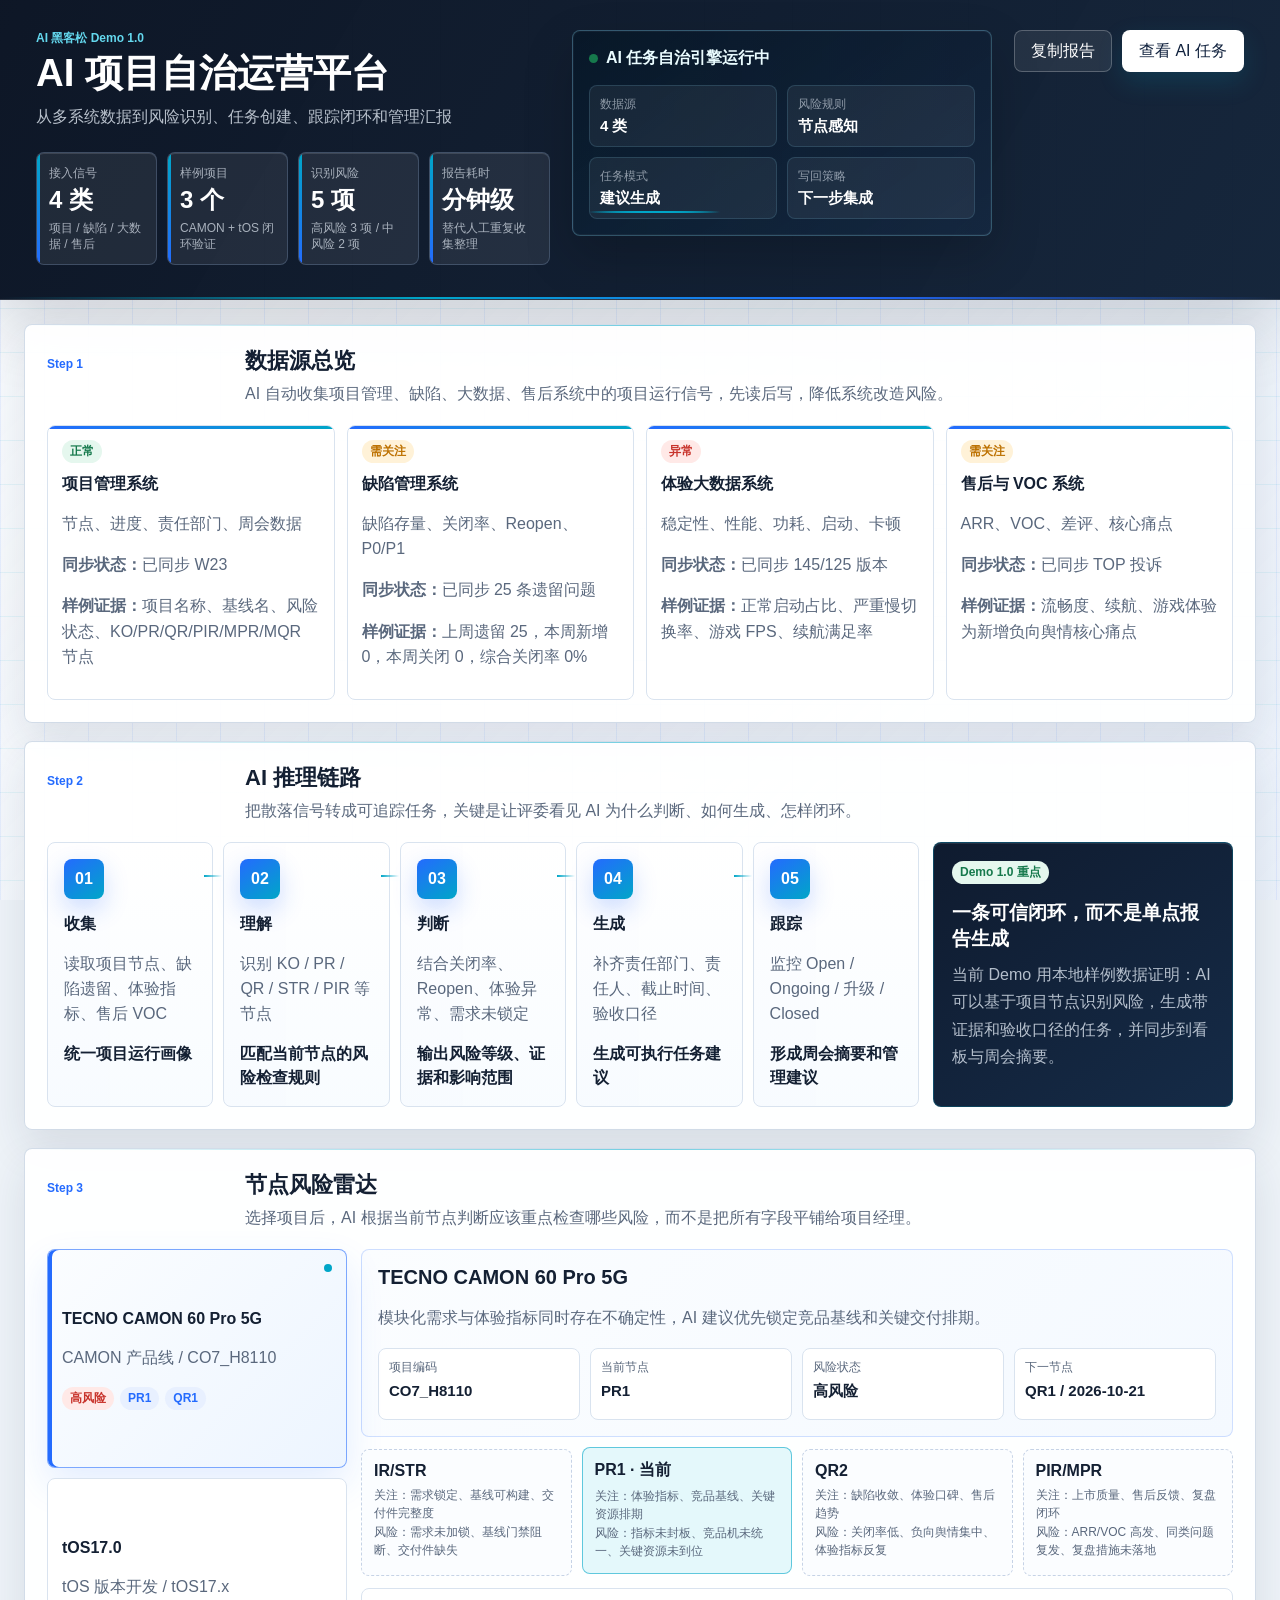
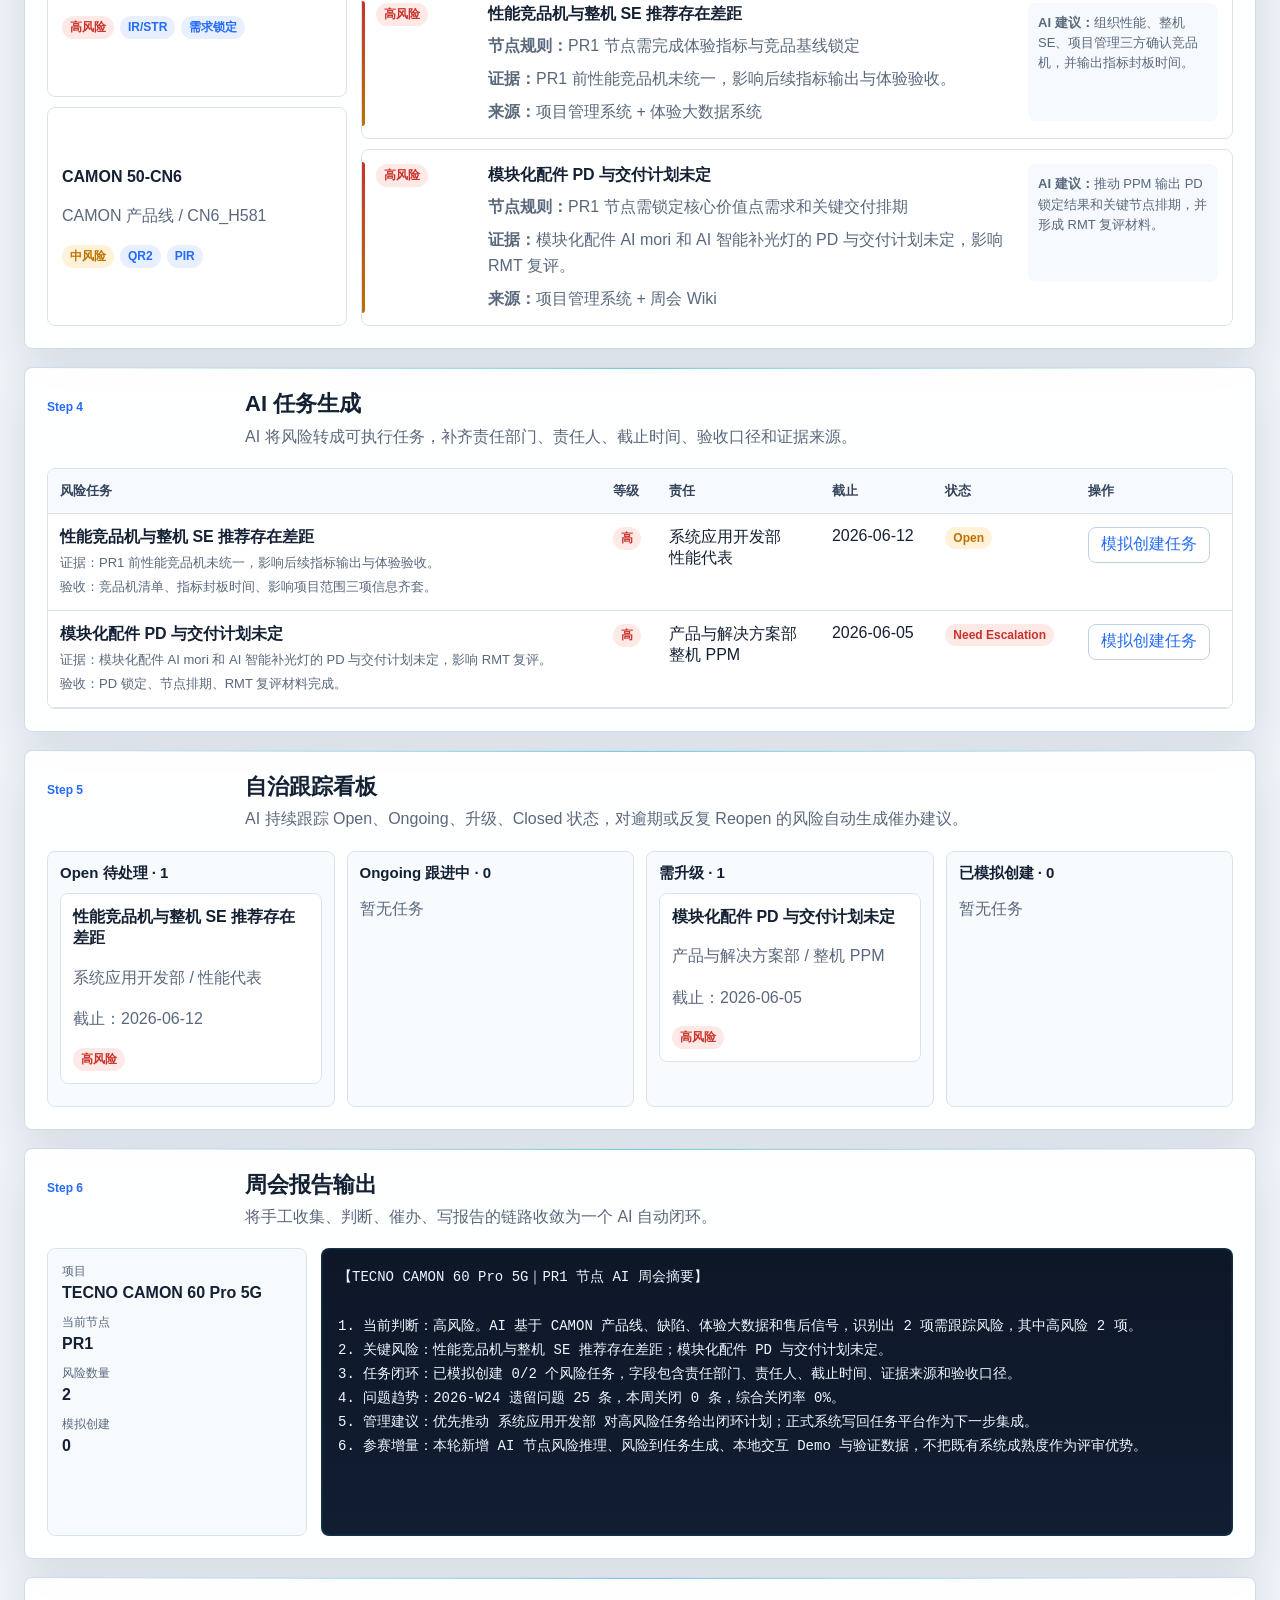
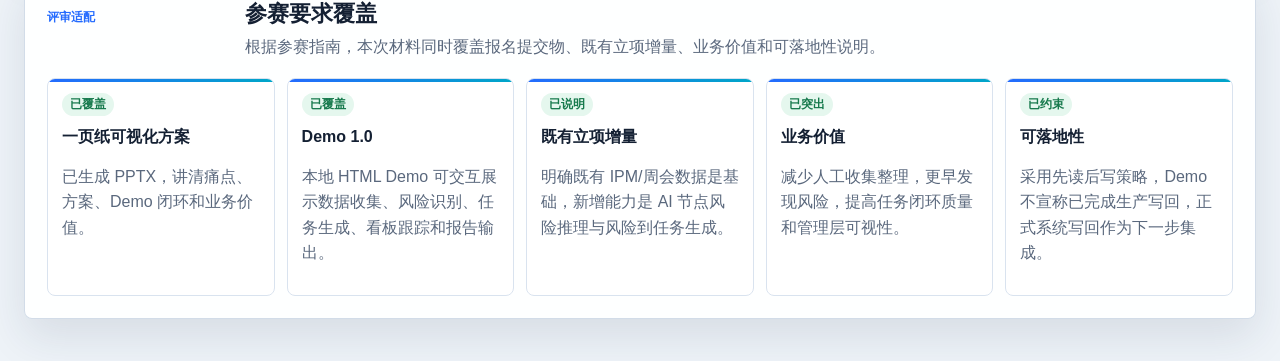
==== demo/index.html @ 3d5e6ba8 "feat: add AI project autonomy platform demo" ====
<!doctype html>
<html lang="zh-CN">
  <head>
    <meta charset="utf-8">
    <meta name="viewport" content="width=device-width, initial-scale=1">
    <title>AI 项目自治运营平台 Demo 1.0</title>
    <link rel="stylesheet" href="./styles.css">
  </head>
  <body>
    <header class="app-header">
      <div class="header-copy">
        <p class="eyebrow">AI 黑客松 Demo 1.0</p>
        <h1>AI 项目自治运营平台</h1>
        <p class="subtitle">从多系统数据到风险识别、任务创建、跟踪闭环和管理汇报</p>
        <div class="hero-metrics" id="hero-metrics"></div>
      </div>
      <aside class="ai-console" aria-label="AI 自治运行态">
        <div class="console-status">
          <span class="live-dot"></span>
          <span>AI 任务自治引擎运行中</span>
        </div>
        <div class="console-grid">
          <div><span>数据源</span><strong>4 类</strong></div>
          <div><span>风险规则</span><strong>节点感知</strong></div>
          <div><span>任务模式</span><strong>建议生成</strong></div>
          <div><span>写回策略</span><strong>下一步集成</strong></div>
        </div>
        <div class="console-stream" aria-hidden="true">
          <span></span>
          <span></span>
          <span></span>
        </div>
      </aside>
      <div class="header-actions">
        <button class="ghost-button" id="copy-report-button" type="button">复制报告</button>
        <a class="primary-button" href="#task-agent">查看 AI 任务</a>
      </div>
    </header>

    <main>
      <section class="section-shell" id="source-overview">
        <div class="section-title">
          <p class="eyebrow">Step 1</p>
          <h2>数据源总览</h2>
          <p>AI 自动收集项目管理、缺陷、大数据、售后系统中的项目运行信号，先读后写，降低系统改造风险。</p>
        </div>
        <div class="source-grid" id="source-grid"></div>
      </section>

      <section class="section-shell" id="agent-flow">
        <div class="section-title">
          <p class="eyebrow">Step 2</p>
          <h2>AI 推理链路</h2>
          <p>把散落信号转成可追踪任务，关键是让评委看见 AI 为什么判断、如何生成、怎样闭环。</p>
        </div>
        <div class="agent-flow-layout">
          <div class="agent-flow" id="agent-flow-list"></div>
          <div class="ai-proof-panel">
            <span class="badge ok">Demo 1.0 重点</span>
            <h3>一条可信闭环，而不是单点报告生成</h3>
            <p>当前 Demo 用本地样例数据证明：AI 可以基于项目节点识别风险，生成带证据和验收口径的任务，并同步到看板与周会摘要。</p>
          </div>
        </div>
      </section>

      <section class="section-shell" id="risk-radar">
        <div class="section-title">
          <p class="eyebrow">Step 3</p>
          <h2>节点风险雷达</h2>
          <p>选择项目后，AI 根据当前节点判断应该重点检查哪些风险，而不是把所有字段平铺给项目经理。</p>
        </div>
        <div class="project-layout">
          <aside class="project-list" id="project-list"></aside>
          <div class="project-detail">
            <div class="project-summary" id="project-summary"></div>
            <div class="rule-strip" id="node-rule-strip"></div>
            <div class="risk-list" id="risk-list"></div>
          </div>
        </div>
      </section>

      <section class="section-shell" id="task-agent">
        <div class="section-title">
          <p class="eyebrow">Step 4</p>
          <h2>AI 任务生成</h2>
          <p>AI 将风险转成可执行任务，补齐责任部门、责任人、截止时间、验收口径和证据来源。</p>
        </div>
        <div class="task-table-wrap">
          <table class="task-table">
            <thead>
              <tr>
                <th>风险任务</th>
                <th>等级</th>
                <th>责任</th>
                <th>截止</th>
                <th>状态</th>
                <th>操作</th>
              </tr>
            </thead>
            <tbody id="task-table-body"></tbody>
          </table>
        </div>
      </section>

      <section class="section-shell" id="tracking-board">
        <div class="section-title">
          <p class="eyebrow">Step 5</p>
          <h2>自治跟踪看板</h2>
          <p>AI 持续跟踪 Open、Ongoing、升级、Closed 状态，对逾期或反复 Reopen 的风险自动生成催办建议。</p>
        </div>
        <div class="board" id="tracking-columns"></div>
      </section>

      <section class="section-shell" id="report-output">
        <div class="section-title">
          <p class="eyebrow">Step 6</p>
          <h2>周会报告输出</h2>
          <p>将手工收集、判断、催办、写报告的链路收敛为一个 AI 自动闭环。</p>
        </div>
        <div class="report-panel">
          <div class="report-meta" id="report-meta"></div>
          <pre id="report-text"></pre>
        </div>
      </section>

      <section class="section-shell" id="contest-fit">
        <div class="section-title">
          <p class="eyebrow">评审适配</p>
          <h2>参赛要求覆盖</h2>
          <p>根据参赛指南，本次材料同时覆盖报名提交物、既有立项增量、业务价值和可落地性说明。</p>
        </div>
        <div class="fit-grid" id="contest-fit-grid"></div>
      </section>
    </main>

    <div class="toast" id="toast" role="status" aria-live="polite"></div>

    <script src="./data.js"></script>
    <script src="./app.js"></script>
  </body>
</html>
---- demo/styles.css ----
:root {
  --bg: #eef3f8;
  --panel: rgba(255, 255, 255, 0.94);
  --panel-strong: #ffffff;
  --ink: #142033;
  --muted: #5a687d;
  --line: #d9e3ef;
  --line-strong: #b9c9dd;
  --navy: #0b1424;
  --navy-2: #121e32;
  --blue: #246bfe;
  --cyan: #00a6c8;
  --amber: #bd7100;
  --red: #c8332b;
  --green: #16794c;
  --blue-soft: #e8f0ff;
  --cyan-soft: #e4f8fb;
  --amber-soft: #fff2d8;
  --red-soft: #ffe9e7;
  --green-soft: #e5f7ee;
  --shadow: 0 18px 44px rgba(25, 43, 75, 0.11);
  --shadow-strong: 0 24px 64px rgba(12, 24, 43, 0.18);
  --ease: cubic-bezier(0.2, 0.8, 0.2, 1);
}

* {
  box-sizing: border-box;
}

html {
  scroll-behavior: smooth;
}

body {
  min-height: 100dvh;
  margin: 0;
  background: var(--bg);
  color: var(--ink);
  font-family: "Avenir Next", "PingFang SC", "Microsoft YaHei", sans-serif;
  letter-spacing: 0;
  position: relative;
  overflow-x: hidden;
}

body::before {
  content: "";
  position: fixed;
  inset: 0;
  z-index: -1;
  pointer-events: none;
  background:
    linear-gradient(90deg, rgba(36, 107, 254, 0.08) 1px, transparent 1px),
    linear-gradient(180deg, rgba(0, 166, 200, 0.08) 1px, transparent 1px),
    linear-gradient(135deg, rgba(255, 255, 255, 0.7), rgba(232, 240, 255, 0.4));
  background-size: 44px 44px, 44px 44px, cover;
  animation: gridDrift 18s linear infinite;
}

button,
a {
  font: inherit;
  touch-action: manipulation;
}

button:focus-visible,
a:focus-visible {
  outline: 3px solid rgba(0, 166, 200, 0.45);
  outline-offset: 3px;
}

.app-header {
  position: relative;
  display: grid;
  grid-template-columns: minmax(0, 1fr) minmax(360px, 420px) auto;
  gap: 22px;
  align-items: start;
  padding: 30px 36px 34px;
  background:
    linear-gradient(120deg, rgba(11, 20, 36, 0.99), rgba(17, 34, 56, 0.98)),
    repeating-linear-gradient(90deg, rgba(0, 166, 200, 0.14) 0 1px, transparent 1px 88px);
  color: #fff;
  border-bottom: 1px solid rgba(255, 255, 255, 0.14);
  box-shadow: var(--shadow-strong);
  overflow: hidden;
}

.app-header::after {
  content: "";
  position: absolute;
  left: 0;
  right: 0;
  bottom: 0;
  height: 2px;
  background: linear-gradient(90deg, transparent, var(--cyan), var(--blue), transparent);
  animation: dataSweep 3.6s var(--ease) infinite;
}

.header-copy {
  position: relative;
  z-index: 1;
}

.app-header h1 {
  margin: 4px 0 8px;
  font-size: clamp(28px, 3vw, 40px);
  line-height: 1.16;
  font-weight: 760;
  letter-spacing: 0;
}

.subtitle {
  max-width: 720px;
  margin: 0;
  color: rgba(238, 246, 255, 0.76);
  line-height: 1.65;
}

.eyebrow {
  margin: 0;
  color: #64d8ee;
  font-size: 12px;
  font-weight: 760;
  letter-spacing: 0;
}

.hero-metrics {
  display: grid;
  grid-template-columns: repeat(4, minmax(0, 1fr));
  gap: 10px;
  margin-top: 22px;
}

.hero-metric {
  position: relative;
  min-height: 86px;
  padding: 12px;
  border: 1px solid rgba(139, 169, 207, 0.28);
  border-radius: 8px;
  background: rgba(255, 255, 255, 0.08);
  box-shadow: inset 0 1px 0 rgba(255, 255, 255, 0.12);
  overflow: hidden;
  animation: cardIn 520ms var(--ease) both;
  animation-delay: calc(var(--i) * 60ms);
}

.hero-metric::before {
  content: "";
  position: absolute;
  inset: 0 auto 0 0;
  width: 3px;
  background: linear-gradient(180deg, var(--cyan), var(--blue));
}

.hero-metric span,
.hero-metric em {
  display: block;
  color: rgba(238, 246, 255, 0.66);
  font-size: 12px;
  font-style: normal;
  line-height: 1.35;
}

.hero-metric strong {
  display: block;
  margin: 5px 0;
  color: #fff;
  font-size: 24px;
  line-height: 1.2;
  font-variant-numeric: tabular-nums;
}

.ai-console {
  position: relative;
  z-index: 1;
  min-height: 190px;
  padding: 16px;
  border: 1px solid rgba(124, 195, 220, 0.35);
  border-radius: 8px;
  background:
    linear-gradient(145deg, rgba(7, 20, 36, 0.86), rgba(21, 41, 67, 0.7)),
    linear-gradient(90deg, rgba(0, 166, 200, 0.12), transparent);
  box-shadow: inset 0 0 0 1px rgba(255, 255, 255, 0.04), 0 20px 50px rgba(0, 0, 0, 0.18);
  overflow: hidden;
}

.console-status {
  display: flex;
  align-items: center;
  gap: 8px;
  color: #eafcff;
  font-weight: 760;
  line-height: 1.4;
}

.live-dot {
  width: 9px;
  height: 9px;
  border-radius: 50%;
  background: var(--green);
  box-shadow: 0 0 0 0 rgba(22, 121, 76, 0.6);
  animation: livePulse 1.8s var(--ease) infinite;
}

.console-grid {
  display: grid;
  grid-template-columns: repeat(2, minmax(0, 1fr));
  gap: 10px;
  margin-top: 16px;
}

.console-grid div {
  padding: 10px;
  border: 1px solid rgba(124, 195, 220, 0.18);
  border-radius: 8px;
  background: rgba(255, 255, 255, 0.06);
}

.console-grid span {
  display: block;
  color: rgba(238, 246, 255, 0.55);
  font-size: 12px;
  margin-bottom: 4px;
}

.console-grid strong {
  display: block;
  color: #fff;
  font-size: 15px;
}

.console-stream {
  position: absolute;
  left: 16px;
  right: 16px;
  bottom: 14px;
  height: 18px;
  overflow: hidden;
}

.console-stream span {
  position: absolute;
  top: 8px;
  width: 34%;
  height: 2px;
  background: linear-gradient(90deg, transparent, var(--cyan), transparent);
  animation: streamRun 2.8s linear infinite;
}

.console-stream span:nth-child(2) {
  animation-delay: 0.7s;
}

.console-stream span:nth-child(3) {
  animation-delay: 1.4s;
}

.header-actions {
  position: relative;
  z-index: 1;
  display: flex;
  gap: 10px;
  flex-wrap: wrap;
  justify-content: flex-end;
}

.primary-button,
.ghost-button {
  display: inline-flex;
  align-items: center;
  justify-content: center;
  min-height: 42px;
  padding: 0 16px;
  border-radius: 8px;
  border: 1px solid rgba(255, 255, 255, 0.24);
  text-decoration: none;
  cursor: pointer;
  transition: transform 180ms var(--ease), box-shadow 180ms var(--ease), background 180ms var(--ease);
}

.primary-button {
  background: #fff;
  color: #10213d;
  box-shadow: 0 10px 26px rgba(0, 166, 200, 0.16);
}

.ghost-button {
  background: rgba(255, 255, 255, 0.08);
  color: #fff;
}

.primary-button:hover,
.ghost-button:hover,
.small-button:hover:not(:disabled),
.project-card:hover {
  transform: translateY(-2px);
}

main {
  max-width: 1320px;
  margin: 0 auto;
  padding: 24px;
}

.section-shell {
  position: relative;
  margin-bottom: 18px;
  padding: 22px;
  background: var(--panel);
  border: 1px solid rgba(207, 218, 231, 0.92);
  border-radius: 8px;
  box-shadow: var(--shadow);
  overflow: hidden;
  animation: sectionIn 520ms var(--ease) both;
}

.section-shell::before {
  content: "";
  position: absolute;
  left: 0;
  right: 0;
  top: 0;
  height: 1px;
  background: linear-gradient(90deg, transparent, rgba(0, 166, 200, 0.55), transparent);
}

.section-shell:nth-of-type(2) {
  animation-delay: 60ms;
}

.section-shell:nth-of-type(3) {
  animation-delay: 120ms;
}

.section-shell:nth-of-type(4) {
  animation-delay: 180ms;
}

.section-shell:nth-of-type(5) {
  animation-delay: 240ms;
}

.section-shell:nth-of-type(6) {
  animation-delay: 300ms;
}

.section-shell:nth-of-type(7) {
  animation-delay: 360ms;
}

.section-title {
  display: grid;
  grid-template-columns: 180px minmax(0, 1fr);
  gap: 0 18px;
  align-items: baseline;
  margin-bottom: 18px;
}

.section-title .eyebrow {
  color: var(--blue);
}

.section-title h2 {
  margin: 0;
  font-size: 22px;
  line-height: 1.25;
}

.section-title p:last-child {
  grid-column: 2;
  margin: 6px 0 0;
  color: var(--muted);
  line-height: 1.65;
}

.source-grid,
.fit-grid {
  display: grid;
  grid-template-columns: repeat(4, minmax(0, 1fr));
  gap: 12px;
}

.source-card,
.project-card,
.risk-card,
.board-card,
.flow-step,
.fit-card {
  border: 1px solid var(--line);
  border-radius: 8px;
  background: var(--panel-strong);
  transition: transform 180ms var(--ease), border-color 180ms var(--ease), box-shadow 180ms var(--ease), background 180ms var(--ease);
}

.source-card,
.fit-card {
  position: relative;
  min-height: 168px;
  padding: 14px;
  overflow: hidden;
  animation: cardIn 460ms var(--ease) both;
  animation-delay: calc(var(--i) * 55ms);
}

.source-card::before,
.fit-card::before {
  content: "";
  position: absolute;
  left: 0;
  right: 0;
  top: 0;
  height: 3px;
  background: linear-gradient(90deg, var(--blue), var(--cyan));
}

.source-card:hover,
.fit-card:hover,
.risk-card:hover,
.board-card:hover {
  transform: translateY(-3px);
  border-color: var(--line-strong);
  box-shadow: 0 16px 38px rgba(25, 43, 75, 0.1);
}

.source-card h3,
.project-card h3,
.risk-card h3,
.board-card h4,
.flow-step h3,
.fit-card h3 {
  margin: 0;
  font-size: 16px;
  line-height: 1.35;
}

.source-card h3,
.fit-card h3 {
  margin-top: 10px;
}

.source-card p,
.project-card p,
.risk-card p,
.board-card p,
.flow-step p,
.fit-card p {
  color: var(--muted);
  line-height: 1.58;
}

.badge {
  display: inline-flex;
  align-items: center;
  border-radius: 999px;
  padding: 3px 8px;
  min-height: 22px;
  font-size: 12px;
  font-weight: 760;
  background: var(--blue-soft);
  color: var(--blue);
  white-space: nowrap;
}

.badge.danger {
  background: var(--red-soft);
  color: var(--red);
}

.badge.warn {
  background: var(--amber-soft);
  color: var(--amber);
}

.badge.ok {
  background: var(--green-soft);
  color: var(--green);
}

.agent-flow-layout {
  display: grid;
  grid-template-columns: minmax(0, 1fr) 300px;
  gap: 14px;
}

.agent-flow {
  display: grid;
  grid-template-columns: repeat(5, minmax(0, 1fr));
  gap: 10px;
}

.flow-step {
  position: relative;
  min-height: 178px;
  padding: 16px;
  background:
    linear-gradient(180deg, rgba(255, 255, 255, 0.96), rgba(248, 252, 255, 0.96)),
    linear-gradient(90deg, rgba(36, 107, 254, 0.08), transparent);
  animation: cardIn 520ms var(--ease) both;
  animation-delay: calc(var(--i) * 70ms);
}

.flow-step::after {
  content: "";
  position: absolute;
  top: 32px;
  right: -10px;
  width: 18px;
  height: 2px;
  background: linear-gradient(90deg, var(--cyan), transparent);
  animation: connectorPulse 1.8s var(--ease) infinite;
}

.flow-step:last-child::after {
  display: none;
}

.flow-index {
  width: 40px;
  height: 40px;
  margin-bottom: 14px;
  display: grid;
  place-items: center;
  border-radius: 8px;
  color: #fff;
  background: linear-gradient(145deg, var(--blue), var(--cyan));
  font-weight: 800;
  font-variant-numeric: tabular-nums;
  box-shadow: 0 10px 24px rgba(36, 107, 254, 0.22);
}

.flow-step strong {
  display: block;
  color: var(--ink);
  line-height: 1.5;
}

.ai-proof-panel {
  min-height: 178px;
  padding: 18px;
  border: 1px solid rgba(0, 166, 200, 0.28);
  border-radius: 8px;
  background: linear-gradient(145deg, #0f1b2f, #152b47);
  color: #fff;
  box-shadow: inset 0 1px 0 rgba(255, 255, 255, 0.09);
}

.ai-proof-panel h3 {
  margin: 16px 0 10px;
  font-size: 19px;
  line-height: 1.35;
}

.ai-proof-panel p {
  margin: 0;
  color: rgba(238, 246, 255, 0.74);
  line-height: 1.7;
}

.project-layout {
  display: grid;
  grid-template-columns: 300px minmax(0, 1fr);
  gap: 14px;
}

.project-list {
  display: grid;
  gap: 10px;
}

.project-card {
  position: relative;
  width: 100%;
  min-height: 118px;
  padding: 14px;
  text-align: left;
  cursor: pointer;
  color: var(--ink);
  animation: cardIn 460ms var(--ease) both;
  animation-delay: calc(var(--i) * 50ms);
}

.project-card.active {
  border-color: rgba(36, 107, 254, 0.58);
  background: linear-gradient(135deg, #fbfdff, #edf5ff);
  box-shadow: inset 4px 0 0 var(--blue), 0 16px 38px rgba(36, 107, 254, 0.12);
}

.project-card.active::after {
  content: "";
  position: absolute;
  right: 14px;
  top: 14px;
  width: 8px;
  height: 8px;
  border-radius: 50%;
  background: var(--cyan);
  box-shadow: 0 0 0 0 rgba(0, 166, 200, 0.5);
  animation: livePulse 1.6s var(--ease) infinite;
}

.project-meta {
  display: flex;
  flex-wrap: wrap;
  gap: 6px;
  margin-top: 10px;
}

.project-detail {
  transition: opacity 180ms var(--ease), transform 180ms var(--ease), filter 180ms var(--ease);
}

.project-detail.is-swapping {
  opacity: 0.28;
  transform: translateY(8px);
  filter: blur(2px);
}

.project-summary {
  padding: 16px;
  border: 1px solid rgba(36, 107, 254, 0.2);
  border-radius: 8px;
  background:
    linear-gradient(135deg, #fbfdff 0%, #f4f9ff 100%),
    linear-gradient(90deg, rgba(0, 166, 200, 0.08), transparent);
}

.project-summary h3 {
  margin: 0;
  font-size: 20px;
}

.project-summary p {
  color: var(--muted);
  line-height: 1.65;
}

.summary-grid {
  display: grid;
  grid-template-columns: repeat(4, minmax(0, 1fr));
  gap: 10px;
  margin-top: 14px;
}

.summary-item {
  min-height: 72px;
  padding: 10px;
  background: #fff;
  border: 1px solid var(--line);
  border-radius: 8px;
}

.summary-item span {
  display: block;
  color: var(--muted);
  font-size: 12px;
  margin-bottom: 5px;
}

.summary-item strong {
  display: block;
  font-size: 15px;
  line-height: 1.35;
}

.rule-strip {
  display: grid;
  grid-template-columns: repeat(4, minmax(0, 1fr));
  gap: 10px;
  margin: 12px 0;
}

.rule-card {
  position: relative;
  min-height: 124px;
  padding: 12px;
  border: 1px dashed #c6d3e6;
  border-radius: 8px;
  background: rgba(251, 253, 255, 0.9);
  transition: transform 180ms var(--ease), background 180ms var(--ease), border-color 180ms var(--ease);
}

.rule-card.active {
  border-style: solid;
  border-color: rgba(0, 166, 200, 0.58);
  background: var(--cyan-soft);
  transform: translateY(-2px);
}

.rule-card strong {
  display: block;
  margin-bottom: 6px;
}

.rule-card span {
  display: block;
  color: var(--muted);
  font-size: 12px;
  line-height: 1.55;
}

.risk-list {
  display: grid;
  gap: 10px;
}

.risk-card {
  position: relative;
  display: grid;
  grid-template-columns: 100px minmax(0, 1fr) 190px;
  gap: 12px;
  padding: 14px;
  align-items: start;
  animation: cardIn 420ms var(--ease) both;
  animation-delay: calc(var(--i) * 70ms);
}

.risk-card::before {
  content: "";
  position: absolute;
  left: 0;
  top: 12px;
  bottom: 12px;
  width: 3px;
  border-radius: 0 6px 6px 0;
  background: linear-gradient(180deg, var(--red), var(--amber));
}

.risk-card .evidence {
  margin: 8px 0 0;
}

.risk-action {
  min-height: 118px;
  padding: 10px;
  border-radius: 8px;
  background: #f6f9fd;
  color: var(--muted);
  font-size: 13px;
  line-height: 1.55;
}

.task-table-wrap {
  overflow-x: auto;
  border-radius: 8px;
  border: 1px solid var(--line);
}

.task-table {
  width: 100%;
  min-width: 980px;
  border-collapse: collapse;
  background: #fff;
}

.task-table th,
.task-table td {
  padding: 13px 12px;
  border-bottom: 1px solid var(--line);
  text-align: left;
  vertical-align: top;
}

.task-table th {
  position: sticky;
  top: 0;
  z-index: 1;
  background: #f6f9fd;
  color: #34425a;
  font-size: 13px;
}

.task-table tbody tr {
  transition: background 220ms var(--ease), transform 180ms var(--ease);
}

.task-table tbody tr:hover {
  background: #fbfdff;
}

.task-table tbody tr.created-row {
  background: linear-gradient(90deg, var(--green-soft), #fff);
  animation: rowConfirm 600ms var(--ease) both;
}

.task-title {
  font-weight: 760;
}

.task-evidence {
  margin-top: 5px;
  color: var(--muted);
  line-height: 1.5;
  font-size: 13px;
}

.small-button {
  position: relative;
  min-height: 36px;
  min-width: 104px;
  padding: 0 12px;
  border: 1px solid #bfd1e8;
  border-radius: 8px;
  background: #fff;
  color: var(--blue);
  cursor: pointer;
  transition: transform 160ms var(--ease), box-shadow 160ms var(--ease), background 160ms var(--ease);
}

.small-button:disabled {
  cursor: default;
  opacity: 0.78;
}

.small-button.is-loading {
  color: transparent;
}

.small-button.is-loading::after {
  content: "";
  position: absolute;
  left: 50%;
  top: 50%;
  width: 16px;
  height: 16px;
  margin: -8px 0 0 -8px;
  border: 2px solid rgba(36, 107, 254, 0.22);
  border-top-color: var(--blue);
  border-radius: 50%;
  animation: spin 620ms linear infinite;
}

.small-button.is-done {
  background: var(--green-soft);
  border-color: rgba(22, 121, 76, 0.24);
  color: var(--green);
}

.board {
  display: grid;
  grid-template-columns: repeat(4, minmax(0, 1fr));
  gap: 12px;
}

.board-column {
  min-height: 230px;
  padding: 12px;
  border: 1px solid var(--line);
  border-radius: 8px;
  background: #f8fbfe;
}

.board-column h3 {
  margin: 0 0 10px;
  font-size: 15px;
}

.board-card {
  padding: 12px;
  margin-bottom: 10px;
  animation: cardIn 420ms var(--ease) both;
  animation-delay: calc(var(--i) * 50ms);
}

.board-column > p {
  color: var(--muted);
}

.report-panel {
  display: grid;
  grid-template-columns: 260px minmax(0, 1fr);
  gap: 14px;
}

.report-meta {
  padding: 14px;
  border: 1px solid var(--line);
  border-radius: 8px;
  background: #f7fafd;
}

.report-meta div {
  margin-bottom: 12px;
}

.report-meta span {
  display: block;
  color: var(--muted);
  font-size: 12px;
  margin-bottom: 4px;
}

.report-meta strong {
  font-variant-numeric: tabular-nums;
}

pre {
  margin: 0;
  white-space: pre-wrap;
  line-height: 1.72;
  padding: 16px;
  border: 1px solid rgba(0, 166, 200, 0.18);
  border-radius: 8px;
  background:
    linear-gradient(180deg, #0d1728, #111d31),
    repeating-linear-gradient(180deg, transparent 0 27px, rgba(0, 166, 200, 0.08) 27px 28px);
  color: #eef6ff;
  min-height: 288px;
  font-family: "SFMono-Regular", "Menlo", Consolas, monospace;
  font-size: 14px;
  box-shadow: inset 0 0 0 1px rgba(255, 255, 255, 0.04);
}

.fit-grid {
  grid-template-columns: repeat(5, minmax(0, 1fr));
}

.fit-card {
  min-height: 150px;
}

.toast {
  position: fixed;
  right: 24px;
  bottom: 24px;
  z-index: 20;
  max-width: 380px;
  padding: 12px 14px;
  border-radius: 8px;
  background: #101a2c;
  color: #fff;
  box-shadow: var(--shadow-strong);
  transform: translateY(24px) scale(0.98);
  opacity: 0;
  pointer-events: none;
  transition: opacity 180ms var(--ease), transform 180ms var(--ease);
}

.toast.show {
  transform: translateY(0) scale(1);
  opacity: 1;
}

@keyframes gridDrift {
  from {
    background-position: 0 0, 0 0, 0 0;
  }

  to {
    background-position: 44px 44px, 44px 44px, 0 0;
  }
}

@keyframes dataSweep {
  0% {
    transform: translateX(-45%);
    opacity: 0;
  }

  35%,
  75% {
    opacity: 1;
  }

  100% {
    transform: translateX(45%);
    opacity: 0;
  }
}

@keyframes streamRun {
  from {
    transform: translateX(-100%);
    opacity: 0;
  }

  20%,
  70% {
    opacity: 1;
  }

  to {
    transform: translateX(280%);
    opacity: 0;
  }
}

@keyframes livePulse {
  0% {
    box-shadow: 0 0 0 0 rgba(0, 166, 200, 0.55);
  }

  100% {
    box-shadow: 0 0 0 12px rgba(0, 166, 200, 0);
  }
}

@keyframes sectionIn {
  from {
    transform: translateY(18px);
    opacity: 0;
  }

  to {
    transform: translateY(0);
    opacity: 1;
  }
}

@keyframes cardIn {
  from {
    transform: translateY(14px);
    opacity: 0;
  }

  to {
    transform: translateY(0);
    opacity: 1;
  }
}

@keyframes connectorPulse {
  0%,
  100% {
    opacity: 0.25;
    transform: scaleX(0.75);
  }

  50% {
    opacity: 1;
    transform: scaleX(1);
  }
}

@keyframes rowConfirm {
  0% {
    transform: scale(0.996);
    box-shadow: inset 0 0 0 0 rgba(22, 121, 76, 0);
  }

  45% {
    box-shadow: inset 4px 0 0 rgba(22, 121, 76, 0.75);
  }

  100% {
    transform: scale(1);
    box-shadow: inset 4px 0 0 rgba(22, 121, 76, 0.38);
  }
}

@keyframes spin {
  to {
    transform: rotate(360deg);
  }
}

@media (prefers-reduced-motion: reduce) {
  *,
  *::before,
  *::after {
    animation-duration: 1ms !important;
    animation-iteration-count: 1 !important;
    scroll-behavior: auto !important;
    transition-duration: 1ms !important;
  }
}

@media (max-width: 1180px) {
  .app-header {
    grid-template-columns: 1fr minmax(320px, 420px);
  }

  .header-actions {
    grid-column: 1 / -1;
    justify-content: flex-start;
  }

  .hero-metrics,
  .source-grid,
  .fit-grid {
    grid-template-columns: repeat(2, minmax(0, 1fr));
  }

  .agent-flow-layout {
    grid-template-columns: 1fr;
  }

  .agent-flow {
    grid-template-columns: repeat(3, minmax(0, 1fr));
  }
}

@media (max-width: 980px) {
  .app-header,
  .section-title,
  .project-layout,
  .report-panel {
    grid-template-columns: 1fr;
  }

  .section-title p:last-child {
    grid-column: 1;
  }

  .rule-strip,
  .summary-grid,
  .board {
    grid-template-columns: repeat(2, minmax(0, 1fr));
  }

  .risk-card {
    grid-template-columns: 1fr;
  }

  .risk-action {
    min-height: 0;
  }
}

@media (max-width: 700px) {
  main {
    padding: 12px;
  }

  .app-header {
    gap: 16px;
    padding: 20px;
  }

  .app-header h1 {
    margin-top: 2px;
    font-size: 28px;
  }

  .subtitle {
    line-height: 1.5;
  }

  .hero-metrics {
    grid-template-columns: repeat(2, minmax(0, 1fr));
    gap: 8px;
    margin-top: 16px;
  }

  .hero-metric {
    min-height: 72px;
    padding: 10px;
  }

  .hero-metric strong {
    font-size: 20px;
  }

  .hero-metric em {
    display: none;
  }

  .ai-console {
    min-width: 0;
    min-height: 154px;
    padding: 14px;
  }

  .console-grid {
    grid-template-columns: repeat(2, minmax(0, 1fr));
    gap: 8px;
    margin-top: 12px;
  }

  .console-grid div {
    padding: 8px;
  }

  .console-stream {
    display: none;
  }

  .source-grid,
  .rule-strip,
  .summary-grid,
  .board,
  .fit-grid,
  .agent-flow {
    grid-template-columns: 1fr;
  }

  .section-shell {
    padding: 18px;
  }
}
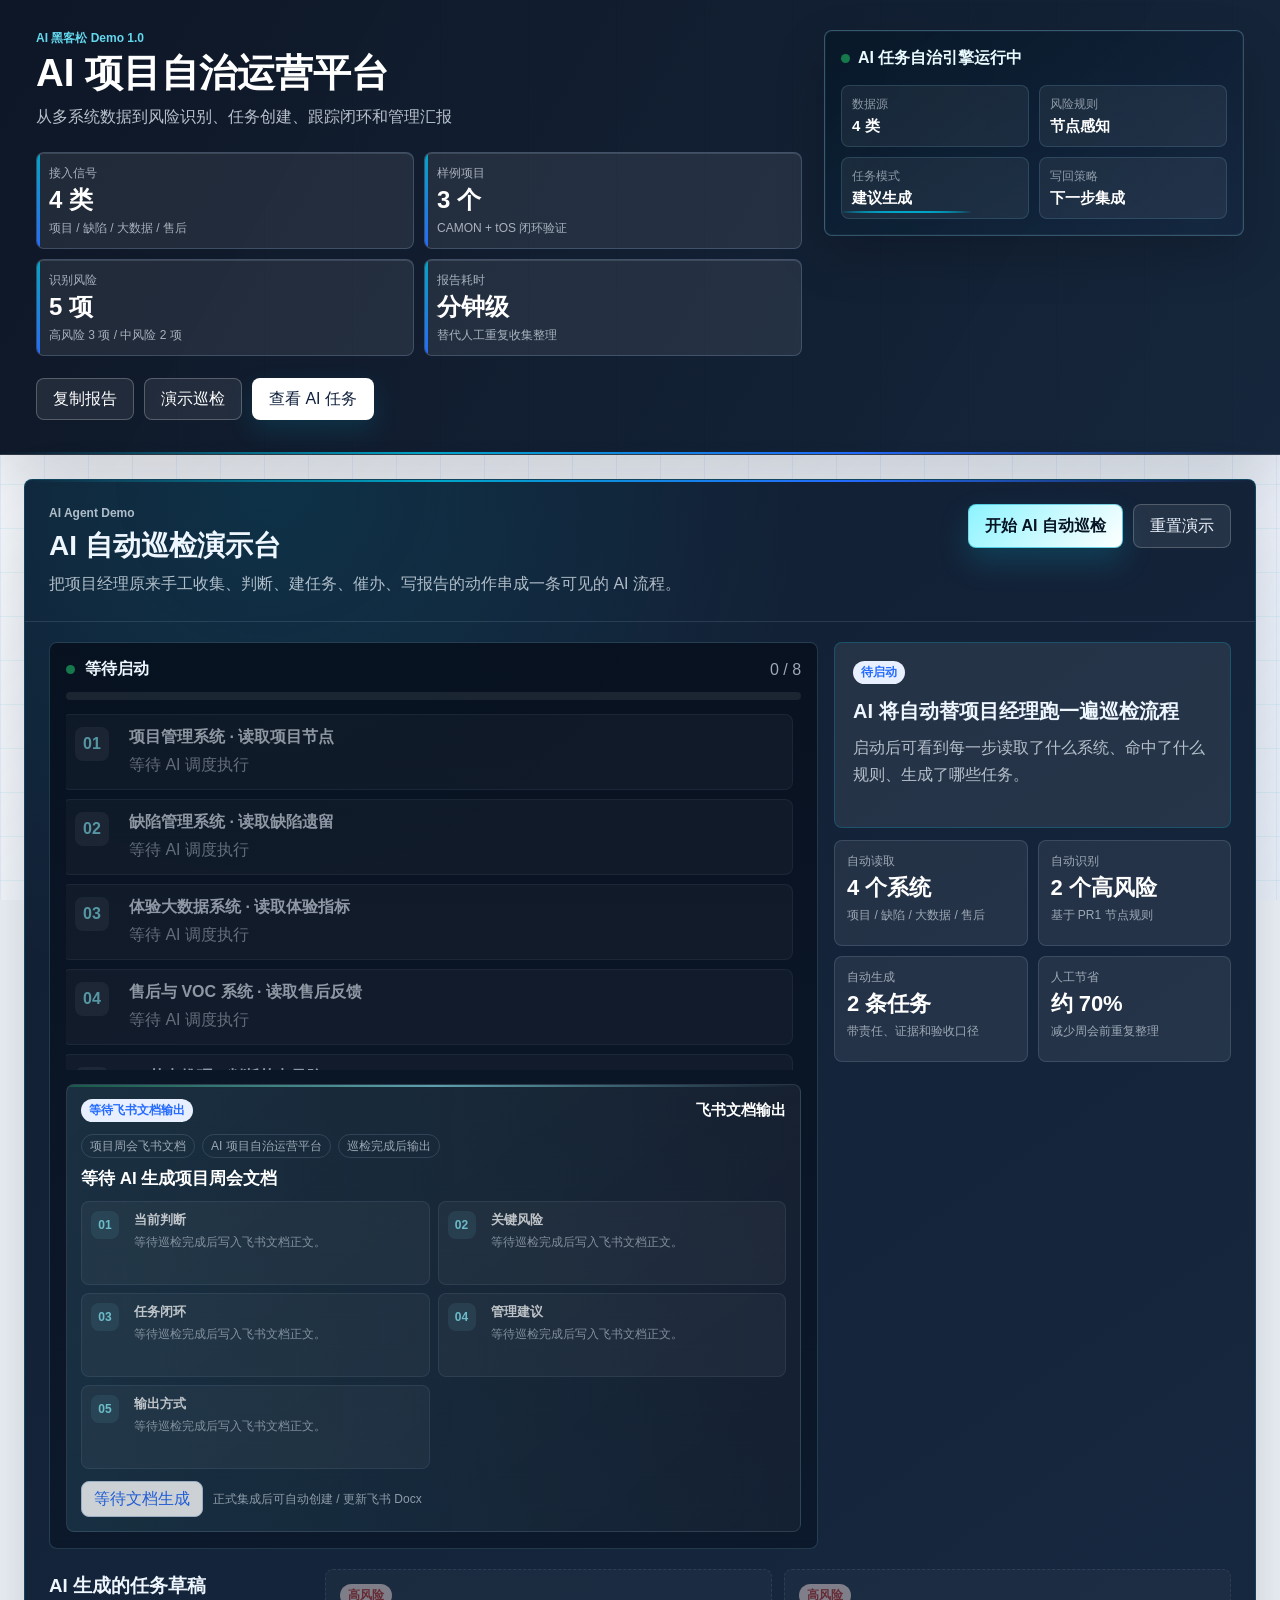
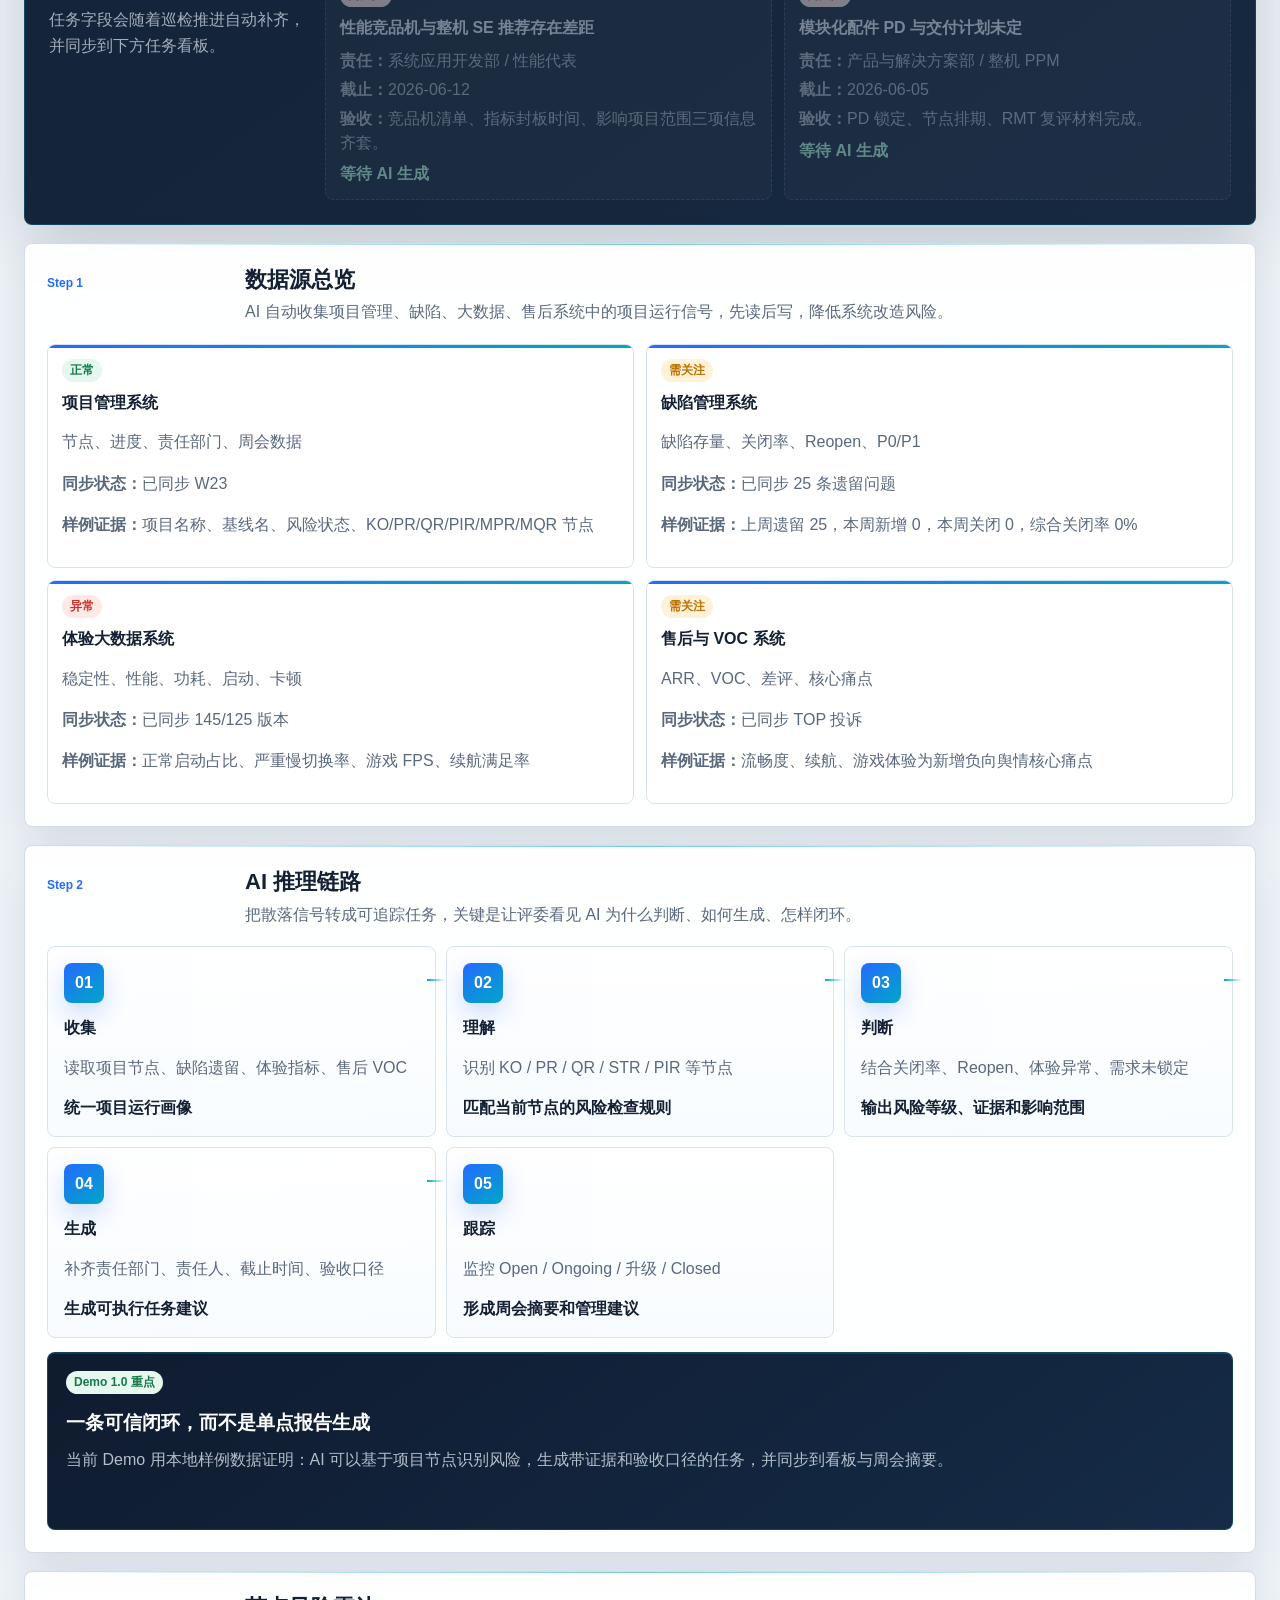
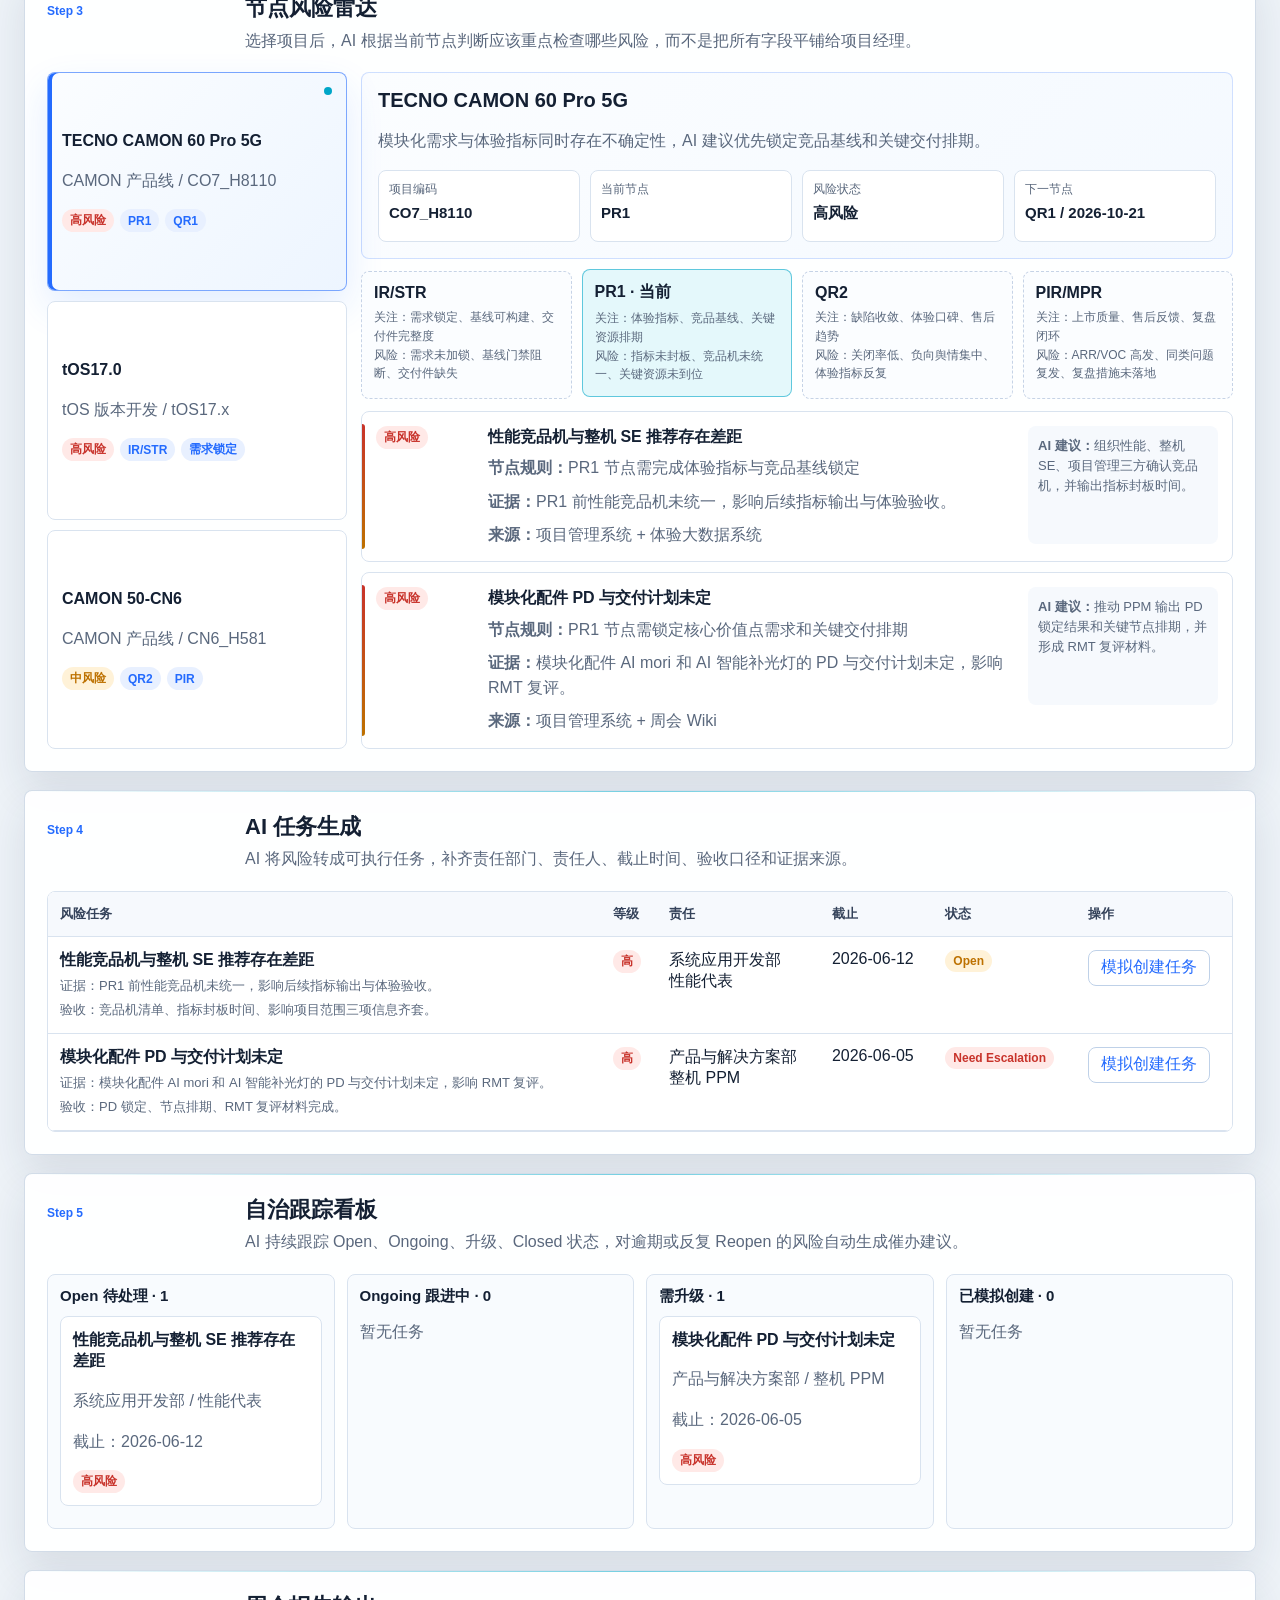
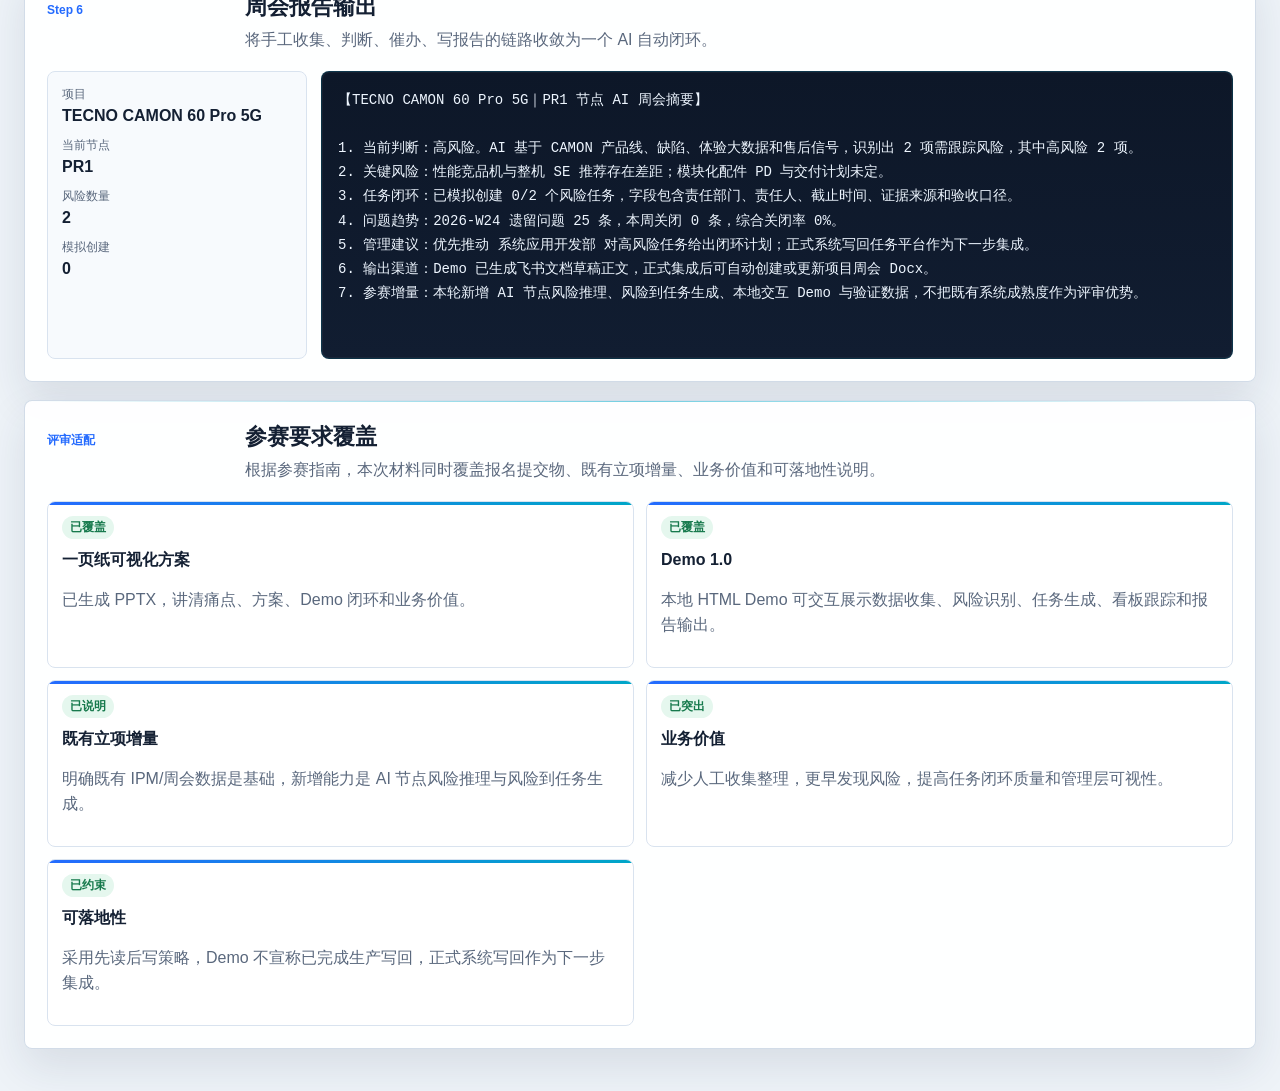
==== commit 37dcbb96: "feat: enhance AI inspection demo flow" ====
--- a/demo/index.html
+++ b/demo/index.html
@@ -4,7 +4,32 @@
     <meta charset="utf-8">
     <meta name="viewport" content="width=device-width, initial-scale=1">
     <title>AI 项目自治运营平台 Demo 1.0</title>
-    <link rel="stylesheet" href="./styles.css">
+    <link rel="icon" href="data:,">
+    <link id="demo-style" rel="stylesheet">
+    <script>
+      (function () {
+        function demoAssetBase() {
+          if (window.location.protocol === "file:") return "./";
+          if (window.location.pathname === "/demo" || window.location.pathname === "/demo/") return "/demo/";
+          return "./";
+        }
+
+        var assetBase = demoAssetBase();
+        var styleLink = document.getElementById("demo-style");
+        if (styleLink) styleLink.href = assetBase + "styles.css";
+
+        window.__DEMO_ASSET_BASE__ = assetBase;
+        window.__loadDemoScript__ = function loadDemoScript(fileName) {
+          return new Promise(function (resolve, reject) {
+            var script = document.createElement("script");
+            script.src = assetBase + fileName;
+            script.onload = resolve;
+            script.onerror = function () { reject(new Error("Demo script load failed: " + fileName)); };
+            document.body.appendChild(script);
+          });
+        };
+      })();
+    </script>
   </head>
   <body>
     <header class="app-header">
@@ -33,11 +58,72 @@
       </aside>
       <div class="header-actions">
         <button class="ghost-button" id="copy-report-button" type="button">复制报告</button>
+        <a class="ghost-button" href="#auto-runner">演示巡检</a>
         <a class="primary-button" href="#task-agent">查看 AI 任务</a>
       </div>
     </header>
 
     <main>
+      <section class="section-shell runner-shell" id="auto-runner">
+        <div class="runner-hero">
+          <div>
+            <p class="eyebrow">AI Agent Demo</p>
+            <h2>AI 自动巡检演示台</h2>
+            <p id="runner-subtitle">点击开始后，AI 会自动读取多系统数据、判断节点风险、生成任务并输出周会报告。</p>
+          </div>
+          <div class="runner-actions">
+            <button class="primary-run-button" id="start-auto-run" type="button">开始 AI 自动巡检</button>
+            <button class="secondary-run-button" id="reset-auto-run" type="button">重置演示</button>
+          </div>
+        </div>
+
+        <div class="runner-layout">
+          <div class="runner-console">
+            <div class="runner-status">
+              <span class="live-dot"></span>
+              <strong id="runner-status-text">等待启动</strong>
+              <span id="runner-progress-text">0 / 8</span>
+            </div>
+            <div class="runner-progress">
+              <span id="runner-progress-bar"></span>
+            </div>
+            <div class="runner-log" id="runner-log"></div>
+            <div class="feishu-output-card" id="feishu-output-card">
+              <div class="feishu-output-head">
+                <span class="badge" id="feishu-output-status">等待飞书文档输出</span>
+                <strong>飞书文档输出</strong>
+              </div>
+              <div class="feishu-doc-preview">
+                <div class="feishu-doc-meta" id="feishu-doc-meta"></div>
+                <h3 id="feishu-doc-title">等待 AI 生成项目周会文档</h3>
+                <div class="feishu-doc-blocks" id="feishu-doc-blocks"></div>
+              </div>
+              <div class="feishu-output-actions">
+                <button class="small-button" id="copy-feishu-doc-button" type="button">复制飞书文档正文</button>
+                <span>正式集成后可自动创建 / 更新飞书 Docx</span>
+              </div>
+            </div>
+          </div>
+
+          <aside class="runner-side">
+            <div class="runner-focus" id="runner-focus-card">
+              <span class="badge">待启动</span>
+              <h3>AI 将自动替项目经理跑一遍巡检流程</h3>
+              <p>启动后可看到每一步读取了什么系统、命中了什么规则、生成了哪些任务。</p>
+            </div>
+            <div class="runner-outcomes" id="runner-outcomes"></div>
+          </aside>
+        </div>
+
+        <div class="runner-generated">
+          <div>
+            <h3>AI 生成的任务草稿</h3>
+            <p>任务字段会随着巡检推进自动补齐，并同步到下方任务看板。</p>
+          </div>
+          <div class="generated-task-grid" id="generated-task-grid"></div>
+        </div>
+      </section>
+
       <section class="section-shell" id="source-overview">
         <div class="section-title">
           <p class="eyebrow">Step 1</p>
@@ -135,7 +221,27 @@
 
     <div class="toast" id="toast" role="status" aria-live="polite"></div>
 
-    <script src="./data.js"></script>
-    <script src="./app.js"></script>
+    <script>
+      (function () {
+        function bootDemo() {
+          window.__loadDemoScript__("data.js")
+            .then(function () { return window.__loadDemoScript__("app.js"); })
+            .catch(function (error) {
+              var toast = document.getElementById("toast");
+              if (toast) {
+                toast.textContent = "Demo 资源加载失败，请检查 data.js / app.js 路径。";
+                toast.classList.add("show");
+              }
+              console.error(error);
+            });
+        }
+
+        if (document.readyState === "loading") {
+          document.addEventListener("DOMContentLoaded", bootDemo);
+        } else {
+          bootDemo();
+        }
+      })();
+    </script>
   </body>
 </html>
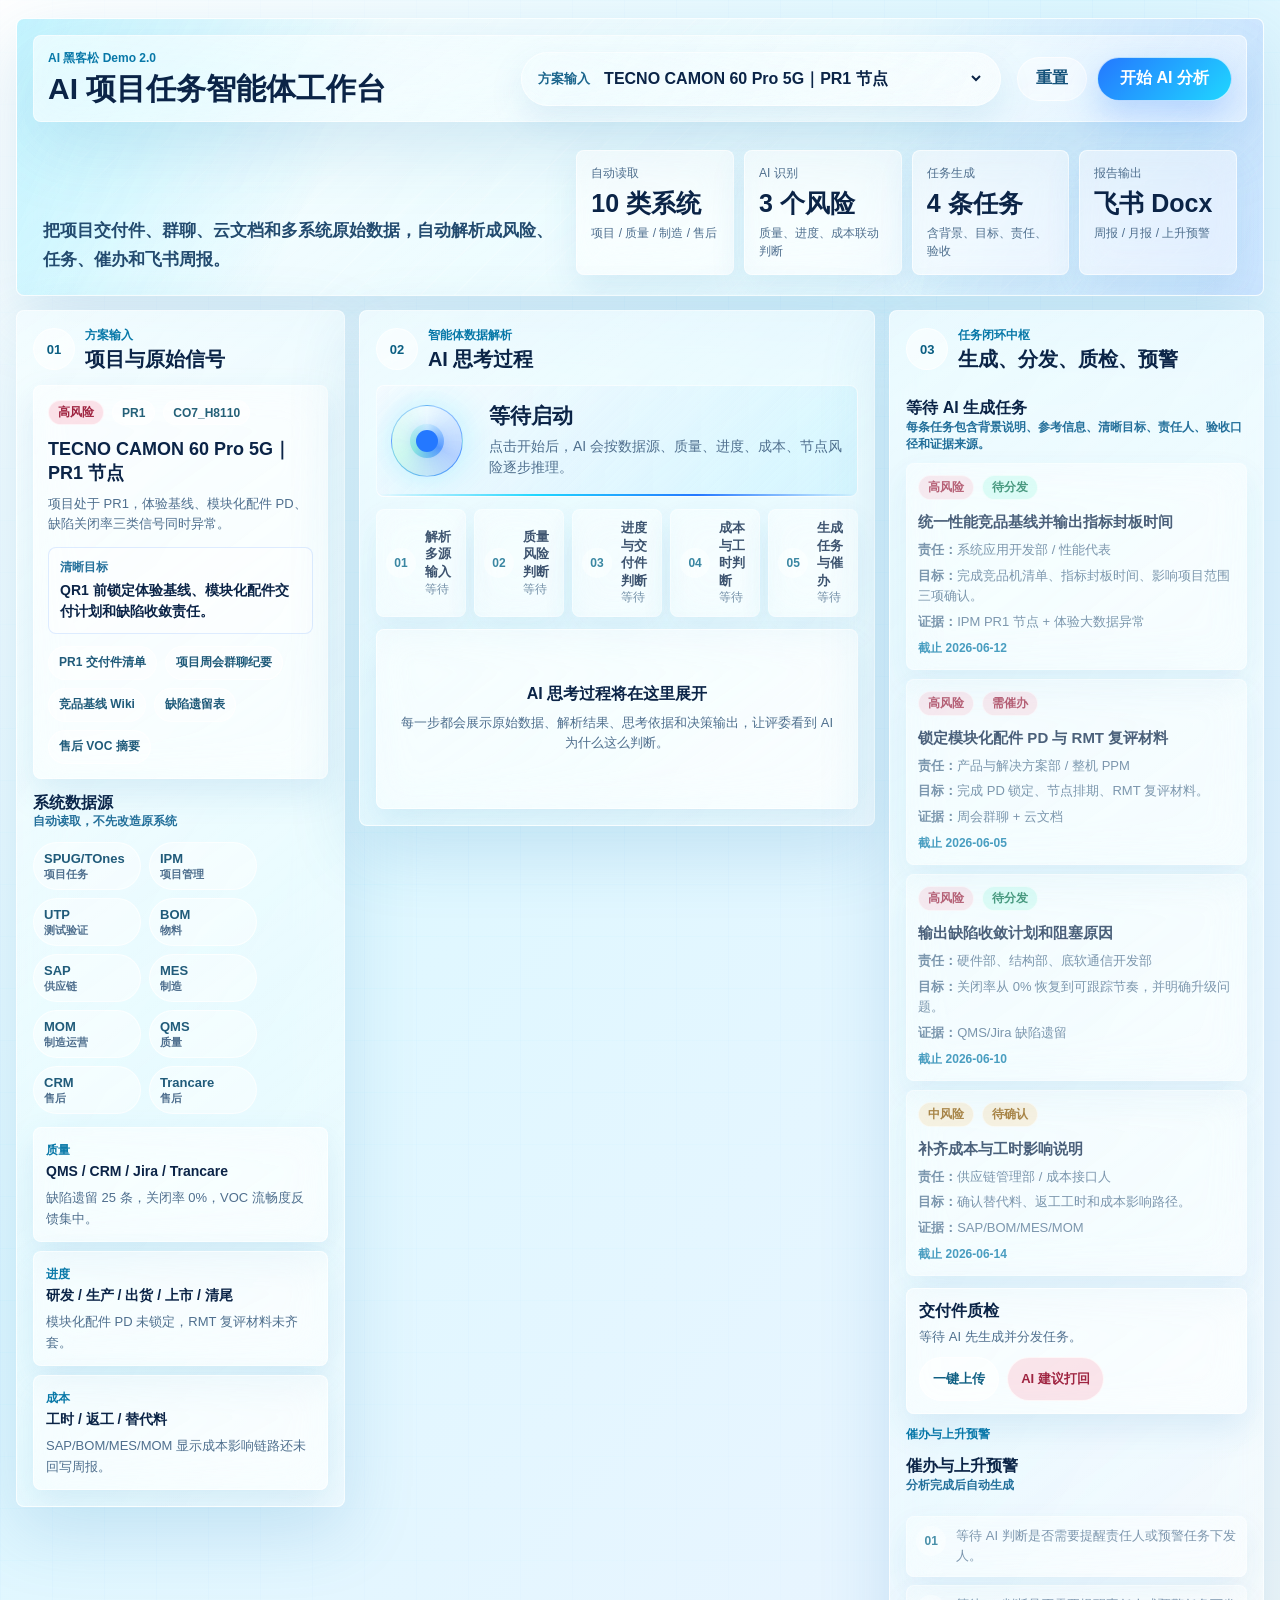
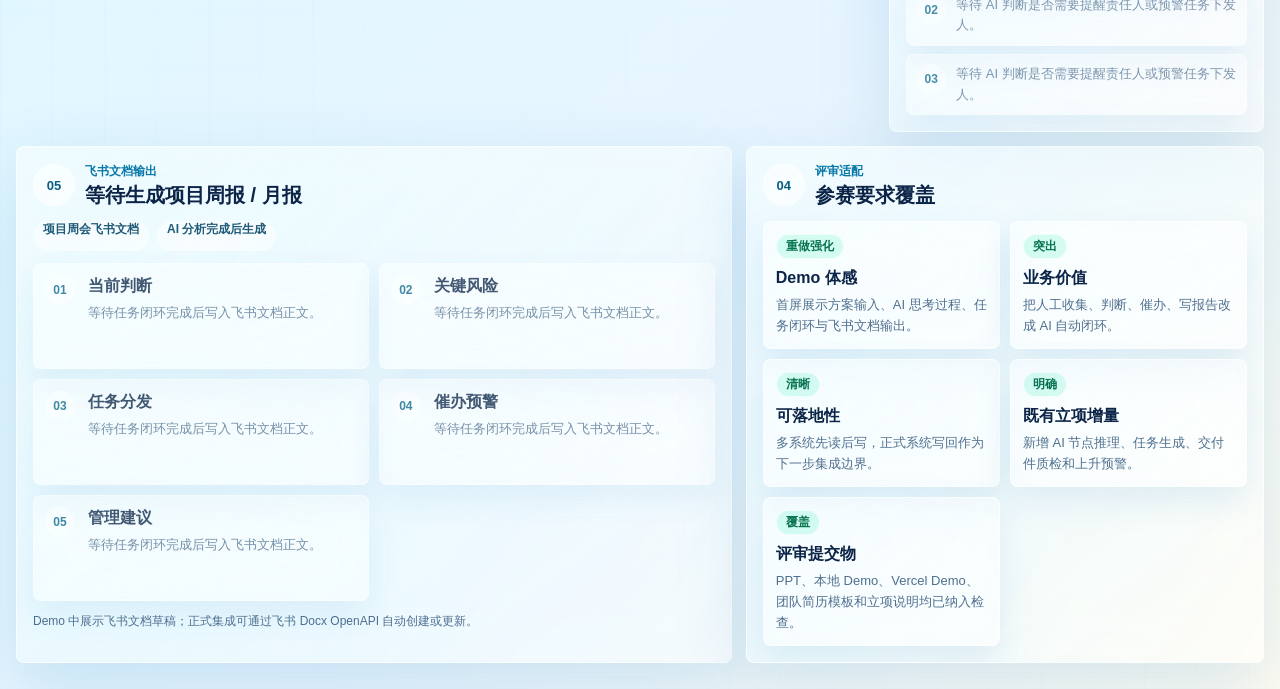
==== commit 9a1343ad: "feat: redesign demo as glass AI workbench" ====
--- a/demo/index.html
+++ b/demo/index.html
@@ -3,7 +3,7 @@
   <head>
     <meta charset="utf-8">
     <meta name="viewport" content="width=device-width, initial-scale=1">
-    <title>AI 项目自治运营平台 Demo 1.0</title>
+    <title>AI 项目任务智能体工作台 Demo 2.0</title>
     <link rel="icon" href="data:,">
     <link id="demo-style" rel="stylesheet">
     <script>
@@ -32,190 +32,100 @@
     </script>
   </head>
   <body>
-    <header class="app-header">
-      <div class="header-copy">
-        <p class="eyebrow">AI 黑客松 Demo 1.0</p>
-        <h1>AI 项目自治运营平台</h1>
-        <p class="subtitle">从多系统数据到风险识别、任务创建、跟踪闭环和管理汇报</p>
-        <div class="hero-metrics" id="hero-metrics"></div>
-      </div>
-      <aside class="ai-console" aria-label="AI 自治运行态">
-        <div class="console-status">
-          <span class="live-dot"></span>
-          <span>AI 任务自治引擎运行中</span>
-        </div>
-        <div class="console-grid">
-          <div><span>数据源</span><strong>4 类</strong></div>
-          <div><span>风险规则</span><strong>节点感知</strong></div>
-          <div><span>任务模式</span><strong>建议生成</strong></div>
-          <div><span>写回策略</span><strong>下一步集成</strong></div>
-        </div>
-        <div class="console-stream" aria-hidden="true">
-          <span></span>
-          <span></span>
-          <span></span>
-        </div>
-      </aside>
-      <div class="header-actions">
-        <button class="ghost-button" id="copy-report-button" type="button">复制报告</button>
-        <a class="ghost-button" href="#auto-runner">演示巡检</a>
-        <a class="primary-button" href="#task-agent">查看 AI 任务</a>
-      </div>
-    </header>
-
-    <main>
-      <section class="section-shell runner-shell" id="auto-runner">
-        <div class="runner-hero">
-          <div>
-            <p class="eyebrow">AI Agent Demo</p>
-            <h2>AI 自动巡检演示台</h2>
-            <p id="runner-subtitle">点击开始后，AI 会自动读取多系统数据、判断节点风险、生成任务并输出周会报告。</p>
-          </div>
-          <div class="runner-actions">
-            <button class="primary-run-button" id="start-auto-run" type="button">开始 AI 自动巡检</button>
-            <button class="secondary-run-button" id="reset-auto-run" type="button">重置演示</button>
-          </div>
-        </div>
-
-        <div class="runner-layout">
-          <div class="runner-console">
-            <div class="runner-status">
-              <span class="live-dot"></span>
-              <strong id="runner-status-text">等待启动</strong>
-              <span id="runner-progress-text">0 / 8</span>
-            </div>
-            <div class="runner-progress">
-              <span id="runner-progress-bar"></span>
-            </div>
-            <div class="runner-log" id="runner-log"></div>
-            <div class="feishu-output-card" id="feishu-output-card">
-              <div class="feishu-output-head">
-                <span class="badge" id="feishu-output-status">等待飞书文档输出</span>
-                <strong>飞书文档输出</strong>
-              </div>
-              <div class="feishu-doc-preview">
-                <div class="feishu-doc-meta" id="feishu-doc-meta"></div>
-                <h3 id="feishu-doc-title">等待 AI 生成项目周会文档</h3>
-                <div class="feishu-doc-blocks" id="feishu-doc-blocks"></div>
-              </div>
-              <div class="feishu-output-actions">
-                <button class="small-button" id="copy-feishu-doc-button" type="button">复制飞书文档正文</button>
-                <span>正式集成后可自动创建 / 更新飞书 Docx</span>
-              </div>
-            </div>
+    <main class="workbench-page" id="workbench-root">
+      <section class="hero-band" aria-label="AI 项目任务智能体工作台">
+        <nav class="top-glass-bar">
+          <div class="brand-lockup">
+            <p class="eyebrow">AI 黑客松 Demo 2.0</p>
+            <h1>AI 项目任务智能体工作台</h1>
           </div>
 
-          <aside class="runner-side">
-            <div class="runner-focus" id="runner-focus-card">
-              <span class="badge">待启动</span>
-              <h3>AI 将自动替项目经理跑一遍巡检流程</h3>
-              <p>启动后可看到每一步读取了什么系统、命中了什么规则、生成了哪些任务。</p>
-            </div>
-            <div class="runner-outcomes" id="runner-outcomes"></div>
-          </aside>
-        </div>
+          <label class="scenario-search" for="scenario-selector">
+            <span>方案输入</span>
+            <select id="scenario-selector" aria-label="选择演示项目场景"></select>
+          </label>
 
-        <div class="runner-generated">
-          <div>
-            <h3>AI 生成的任务草稿</h3>
-            <p>任务字段会随着巡检推进自动补齐，并同步到下方任务看板。</p>
+          <div class="top-actions">
+            <button class="ghost-button" id="reset-demo" type="button">重置</button>
+            <button class="primary-button" id="start-ai-analysis" type="button">开始 AI 分析</button>
           </div>
-          <div class="generated-task-grid" id="generated-task-grid"></div>
+        </nav>
+
+        <div class="hero-copy">
+          <p>把项目交付件、群聊、云文档和多系统原始数据，自动解析成风险、任务、催办和飞书周报。</p>
+          <div class="hero-metrics" id="hero-metrics"></div>
         </div>
       </section>
 
-      <section class="section-shell" id="source-overview">
-        <div class="section-title">
-          <p class="eyebrow">Step 1</p>
-          <h2>数据源总览</h2>
-          <p>AI 自动收集项目管理、缺陷、大数据、售后系统中的项目运行信号，先读后写，降低系统改造风险。</p>
-        </div>
-        <div class="source-grid" id="source-grid"></div>
+      <section class="workbench-grid" aria-label="AI 项目自治运营工作台">
+        <aside class="glass-panel input-panel">
+          <div class="panel-title">
+            <span class="panel-index">01</span>
+            <div>
+              <p class="eyebrow">方案输入</p>
+              <h2>项目与原始信号</h2>
+            </div>
+          </div>
+          <div id="scenario-brief"></div>
+          <div class="source-cloud" id="source-cloud"></div>
+          <div class="dimension-grid" id="dimension-grid"></div>
+        </aside>
+
+        <section class="glass-panel ai-panel">
+          <div class="panel-title">
+            <span class="panel-index">02</span>
+            <div>
+              <p class="eyebrow">智能体数据解析</p>
+              <h2>AI 思考过程</h2>
+            </div>
+          </div>
+          <div class="ai-core">
+            <div class="orbital-core" aria-hidden="true"></div>
+            <div>
+              <strong id="ai-core-title">等待启动</strong>
+              <p id="ai-core-subtitle">点击开始后，AI 会按数据源、质量、进度、成本、节点风险逐步推理。</p>
+            </div>
+          </div>
+          <div class="stage-list" id="ai-stage-list"></div>
+          <div class="thinking-feed" id="ai-thinking-feed"></div>
+        </section>
+
+        <aside class="glass-panel output-panel">
+          <div class="panel-title">
+            <span class="panel-index">03</span>
+            <div>
+              <p class="eyebrow">任务闭环中枢</p>
+              <h2>生成、分发、质检、预警</h2>
+            </div>
+          </div>
+          <div class="task-distribution-panel" id="task-distribution-panel"></div>
+          <div class="deliverable-panel">
+            <div>
+              <strong>交付件质检</strong>
+              <p id="deliverable-status">等待责任人上传进展说明与交付件。</p>
+            </div>
+            <div class="deliverable-actions">
+              <button class="mini-button" id="deliverable-upload-button" type="button">一键上传</button>
+              <button class="mini-button danger" id="qa-reject-button" type="button">AI 建议打回</button>
+            </div>
+          </div>
+          <p class="output-hint">催办与上升预警</p>
+          <div class="escalation-feed" id="escalation-feed"></div>
+        </aside>
       </section>
 
-      <section class="section-shell" id="agent-flow">
-        <div class="section-title">
-          <p class="eyebrow">Step 2</p>
-          <h2>AI 推理链路</h2>
-          <p>把散落信号转成可追踪任务，关键是让评委看见 AI 为什么判断、如何生成、怎样闭环。</p>
-        </div>
-        <div class="agent-flow-layout">
-          <div class="agent-flow" id="agent-flow-list"></div>
-          <div class="ai-proof-panel">
-            <span class="badge ok">Demo 1.0 重点</span>
-            <h3>一条可信闭环，而不是单点报告生成</h3>
-            <p>当前 Demo 用本地样例数据证明：AI 可以基于项目节点识别风险，生成带证据和验收口径的任务，并同步到看板与周会摘要。</p>
+      <section class="lower-grid">
+        <article class="glass-panel report-panel" id="feishu-doc-panel" aria-label="飞书文档输出"></article>
+        <article class="glass-panel fit-panel">
+          <div class="panel-title">
+            <span class="panel-index">04</span>
+            <div>
+              <p class="eyebrow">评审适配</p>
+              <h2>参赛要求覆盖</h2>
+            </div>
           </div>
-        </div>
-      </section>
-
-      <section class="section-shell" id="risk-radar">
-        <div class="section-title">
-          <p class="eyebrow">Step 3</p>
-          <h2>节点风险雷达</h2>
-          <p>选择项目后，AI 根据当前节点判断应该重点检查哪些风险，而不是把所有字段平铺给项目经理。</p>
-        </div>
-        <div class="project-layout">
-          <aside class="project-list" id="project-list"></aside>
-          <div class="project-detail">
-            <div class="project-summary" id="project-summary"></div>
-            <div class="rule-strip" id="node-rule-strip"></div>
-            <div class="risk-list" id="risk-list"></div>
-          </div>
-        </div>
-      </section>
-
-      <section class="section-shell" id="task-agent">
-        <div class="section-title">
-          <p class="eyebrow">Step 4</p>
-          <h2>AI 任务生成</h2>
-          <p>AI 将风险转成可执行任务，补齐责任部门、责任人、截止时间、验收口径和证据来源。</p>
-        </div>
-        <div class="task-table-wrap">
-          <table class="task-table">
-            <thead>
-              <tr>
-                <th>风险任务</th>
-                <th>等级</th>
-                <th>责任</th>
-                <th>截止</th>
-                <th>状态</th>
-                <th>操作</th>
-              </tr>
-            </thead>
-            <tbody id="task-table-body"></tbody>
-          </table>
-        </div>
-      </section>
-
-      <section class="section-shell" id="tracking-board">
-        <div class="section-title">
-          <p class="eyebrow">Step 5</p>
-          <h2>自治跟踪看板</h2>
-          <p>AI 持续跟踪 Open、Ongoing、升级、Closed 状态，对逾期或反复 Reopen 的风险自动生成催办建议。</p>
-        </div>
-        <div class="board" id="tracking-columns"></div>
-      </section>
-
-      <section class="section-shell" id="report-output">
-        <div class="section-title">
-          <p class="eyebrow">Step 6</p>
-          <h2>周会报告输出</h2>
-          <p>将手工收集、判断、催办、写报告的链路收敛为一个 AI 自动闭环。</p>
-        </div>
-        <div class="report-panel">
-          <div class="report-meta" id="report-meta"></div>
-          <pre id="report-text"></pre>
-        </div>
-      </section>
-
-      <section class="section-shell" id="contest-fit">
-        <div class="section-title">
-          <p class="eyebrow">评审适配</p>
-          <h2>参赛要求覆盖</h2>
-          <p>根据参赛指南，本次材料同时覆盖报名提交物、既有立项增量、业务价值和可落地性说明。</p>
-        </div>
-        <div class="fit-grid" id="contest-fit-grid"></div>
+          <div id="contest-fit-grid"></div>
+        </article>
       </section>
     </main>
 
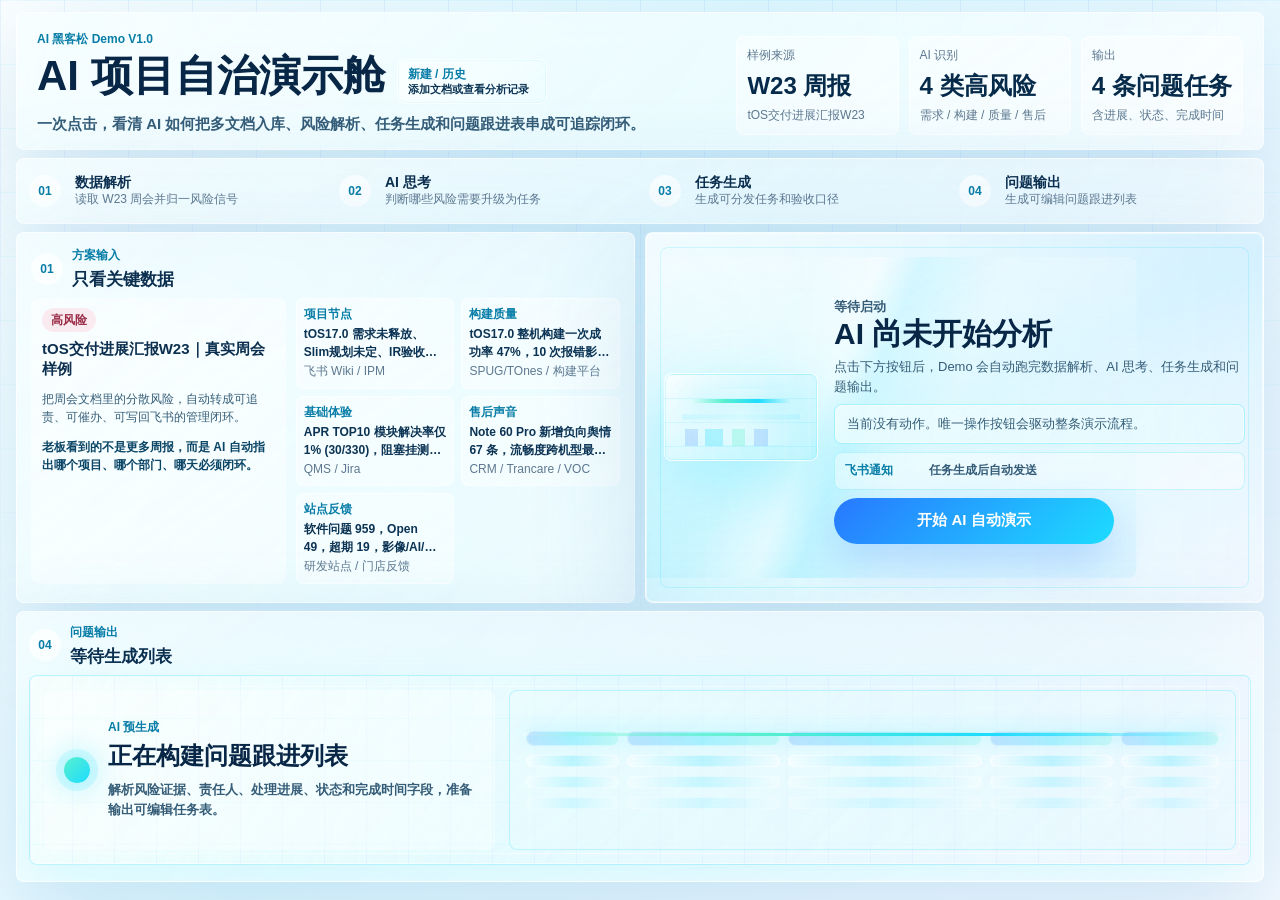
==== commit ef4a24ff: "完善 AI 项目自治 Demo 交付" ====
--- a/demo/index.html
+++ b/demo/index.html
@@ -3,7 +3,7 @@
   <head>
     <meta charset="utf-8">
     <meta name="viewport" content="width=device-width, initial-scale=1">
-    <title>AI 项目任务智能体工作台 Demo 2.0</title>
+    <title>AI 项目自治演示舱 Demo</title>
     <link rel="icon" href="data:,">
     <link id="demo-style" rel="stylesheet">
     <script>
@@ -32,103 +32,62 @@
     </script>
   </head>
   <body>
-    <main class="workbench-page" id="workbench-root">
-      <section class="hero-band" aria-label="AI 项目任务智能体工作台">
-        <nav class="top-glass-bar">
-          <div class="brand-lockup">
-            <p class="eyebrow">AI 黑客松 Demo 2.0</p>
-            <h1>AI 项目任务智能体工作台</h1>
+    <main class="demo-shell" id="demo-root">
+      <section class="hero-panel" aria-label="AI 项目自治演示舱">
+        <div class="hero-copy">
+          <p class="eyebrow">AI 黑客松 Demo V1.0</p>
+          <div class="hero-title-row">
+            <h1>AI 项目自治演示舱</h1>
+            <div class="analysis-workbench" id="analysis-workbench" aria-label="新建分析入库与分析历史"></div>
           </div>
-
-          <label class="scenario-search" for="scenario-selector">
-            <span>方案输入</span>
-            <select id="scenario-selector" aria-label="选择演示项目场景"></select>
-          </label>
-
-          <div class="top-actions">
-            <button class="ghost-button" id="reset-demo" type="button">重置</button>
-            <button class="primary-button" id="start-ai-analysis" type="button">开始 AI 分析</button>
-          </div>
-        </nav>
-
-        <div class="hero-copy">
-          <p>把项目交付件、群聊、云文档和多系统原始数据，自动解析成风险、任务、催办和飞书周报。</p>
-          <div class="hero-metrics" id="hero-metrics"></div>
+          <p>一次点击，看清 AI 如何把多文档入库、风险解析、任务生成和问题跟进表串成可追踪闭环。</p>
         </div>
+        <div class="hero-metrics" id="hero-metrics"></div>
       </section>
 
-      <section class="workbench-grid" aria-label="AI 项目自治运营工作台">
-        <aside class="glass-panel input-panel">
-          <div class="panel-title">
-            <span class="panel-index">01</span>
+      <section class="flow-rail" id="flow-rail" aria-label="AI 自动演示流程"></section>
+
+      <section class="demo-grid">
+        <aside class="glass-card signal-panel">
+          <div class="section-head">
+            <span>01</span>
             <div>
               <p class="eyebrow">方案输入</p>
-              <h2>项目与原始信号</h2>
+              <h2>只看关键数据</h2>
             </div>
           </div>
-          <div id="scenario-brief"></div>
-          <div class="source-cloud" id="source-cloud"></div>
-          <div class="dimension-grid" id="dimension-grid"></div>
+          <div class="scenario-card" id="scenario-card"></div>
+          <div class="signal-strip" id="signal-strip"></div>
         </aside>
 
-        <section class="glass-panel ai-panel">
-          <div class="panel-title">
-            <span class="panel-index">02</span>
-            <div>
-              <p class="eyebrow">智能体数据解析</p>
-              <h2>AI 思考过程</h2>
-            </div>
+        <section class="glass-card ai-stage" id="ai-stage">
+          <div class="stage-orb" aria-hidden="true">
+            <span></span>
           </div>
-          <div class="ai-core">
-            <div class="orbital-core" aria-hidden="true"></div>
-            <div>
-              <strong id="ai-core-title">等待启动</strong>
-              <p id="ai-core-subtitle">点击开始后，AI 会按数据源、质量、进度、成本、节点风险逐步推理。</p>
-            </div>
+          <div class="stage-copy">
+            <p class="eyebrow" id="stage-kicker">等待启动</p>
+            <h2 id="stage-title">AI 尚未开始分析</h2>
+            <p id="stage-detail">点击下方按钮后，Demo 会自动跑完数据解析、AI 思考、任务生成和问题输出。</p>
           </div>
-          <div class="stage-list" id="ai-stage-list"></div>
-          <div class="thinking-feed" id="ai-thinking-feed"></div>
+          <div class="evidence-line" id="evidence-line">当前没有动作。唯一操作按钮会驱动整条演示流程。</div>
+          <div class="lark-notification-feed" id="lark-notification-feed" aria-live="polite"></div>
+          <button class="primary-action" id="primary-action" type="button">开始 AI 自动演示</button>
         </section>
-
-        <aside class="glass-panel output-panel">
-          <div class="panel-title">
-            <span class="panel-index">03</span>
-            <div>
-              <p class="eyebrow">任务闭环中枢</p>
-              <h2>生成、分发、质检、预警</h2>
-            </div>
-          </div>
-          <div class="task-distribution-panel" id="task-distribution-panel"></div>
-          <div class="deliverable-panel">
-            <div>
-              <strong>交付件质检</strong>
-              <p id="deliverable-status">等待责任人上传进展说明与交付件。</p>
-            </div>
-            <div class="deliverable-actions">
-              <button class="mini-button" id="deliverable-upload-button" type="button">一键上传</button>
-              <button class="mini-button danger" id="qa-reject-button" type="button">AI 建议打回</button>
-            </div>
-          </div>
-          <p class="output-hint">催办与上升预警</p>
-          <div class="escalation-feed" id="escalation-feed"></div>
-        </aside>
       </section>
 
-      <section class="lower-grid">
-        <article class="glass-panel report-panel" id="feishu-doc-panel" aria-label="飞书文档输出"></article>
-        <article class="glass-panel fit-panel">
-          <div class="panel-title">
-            <span class="panel-index">04</span>
-            <div>
-              <p class="eyebrow">评审适配</p>
-              <h2>参赛要求覆盖</h2>
-            </div>
+      <section class="glass-card result-card" id="result-card">
+        <div class="section-head">
+          <span>04</span>
+          <div>
+            <p class="eyebrow">问题输出</p>
+            <h2>等待生成列表</h2>
           </div>
-          <div id="contest-fit-grid"></div>
-        </article>
+        </div>
+        <div id="result-content"></div>
       </section>
     </main>
 
+    <div id="analysis-modal-root"></div>
     <div class="toast" id="toast" role="status" aria-live="polite"></div>
 
     <script>
